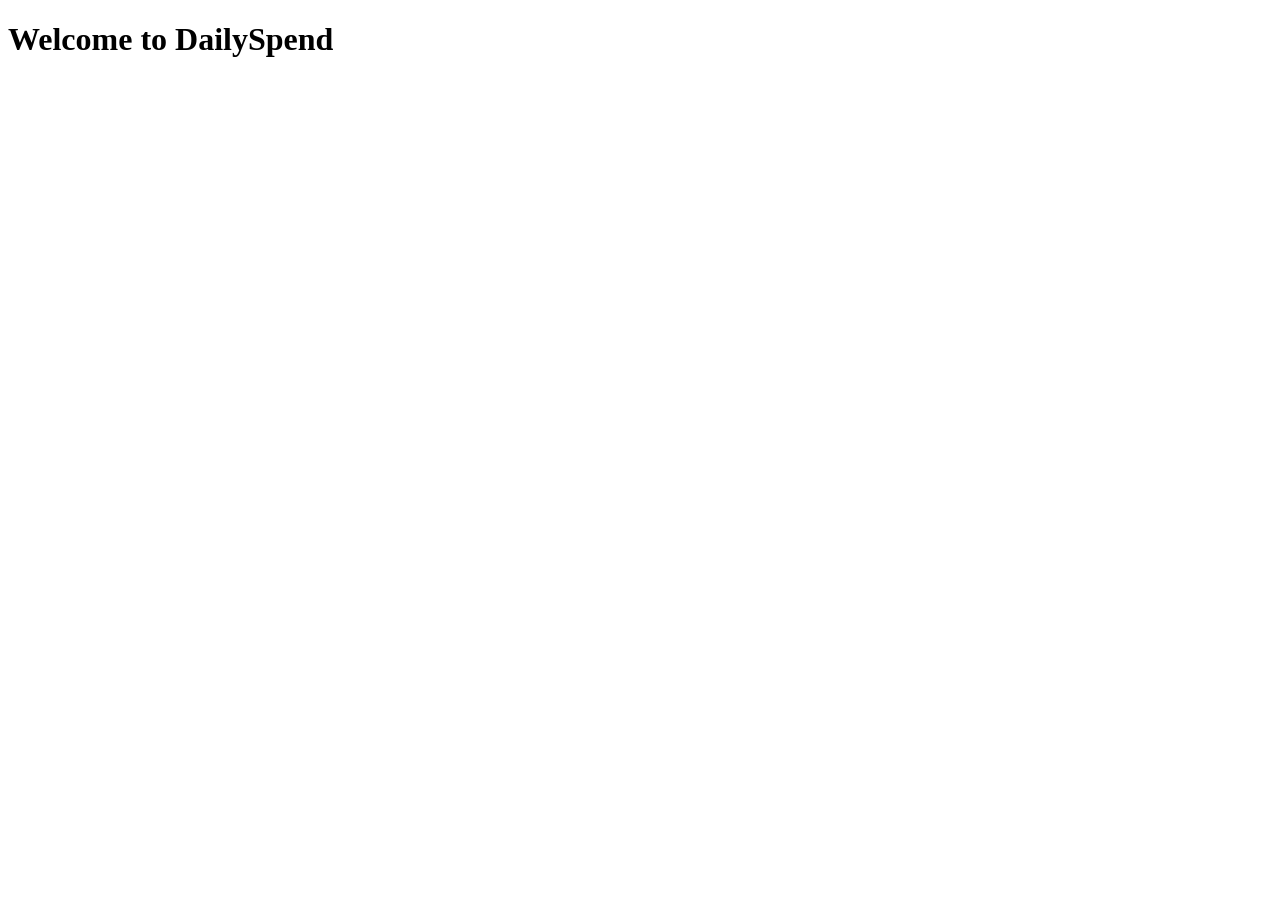
==== index.html @ 5f33de3c "First commit - Expense Tracker project structure" ====
<!DOCTYPE html>
<html lang="en">
<head>
    <meta charset="UTF-8">
    <meta name="viewport" content="width=device-width, initial-scale=1.0">
    <title>Dashboard - DailySpend</title>

    <link rel="stylesheet" href="css/style.css">
</head>
<body>
    <h1>Welcome to DailySpend</h1>

    <script src="js/dashboard.js"></script>
</body>
</html>
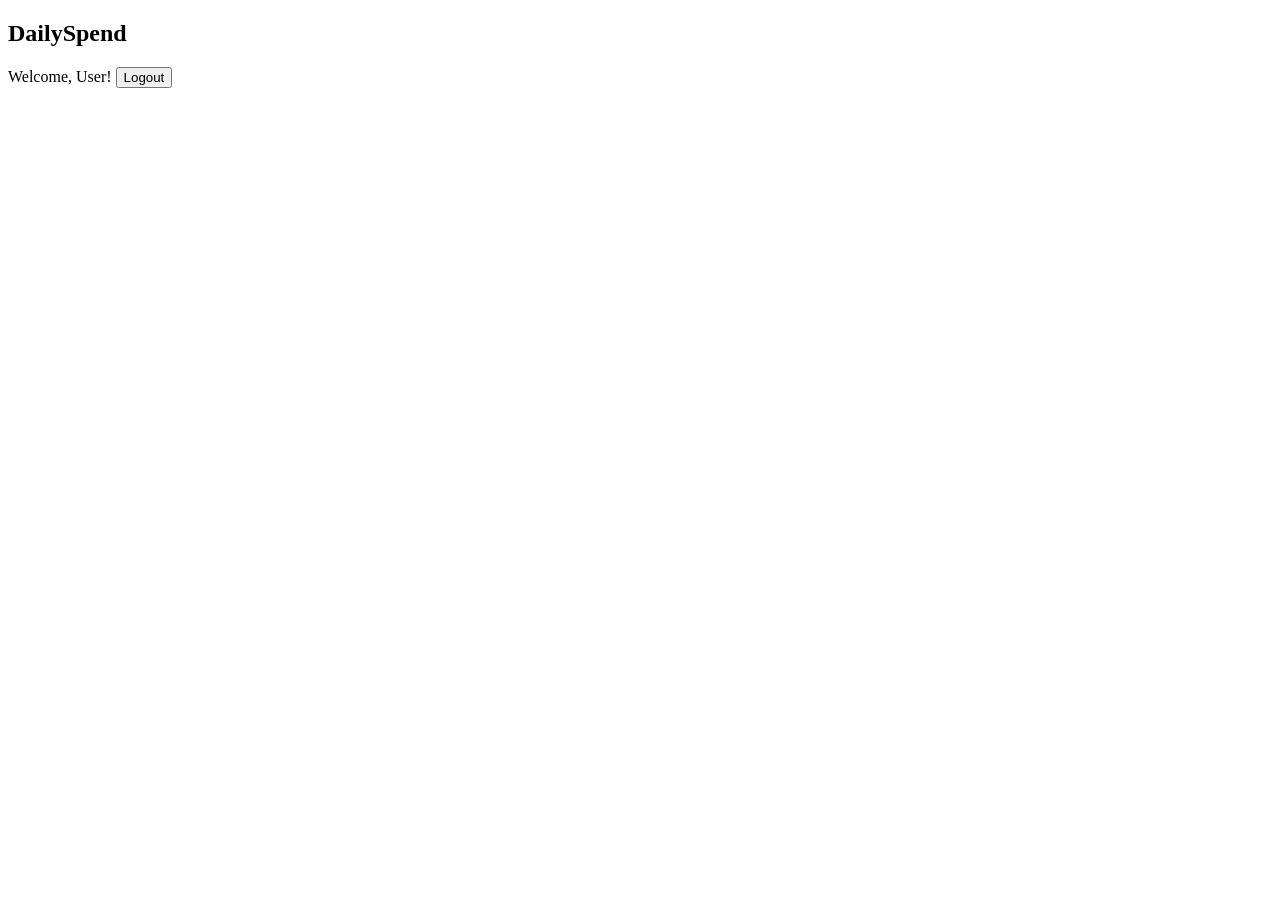
==== commit f8a55870: "Create dashboard layout" ====
--- a/index.html
+++ b/index.html
@@ -7,8 +7,48 @@
 
     <link rel="stylesheet" href="css/style.css">
 </head>
-<body>
-    <h1>Welcome to DailySpend</h1>
+<body> 
+    <!-- Header Section -->
+    <header class="app-header">
+        <div class="header-container">
+            <div class="brand">
+                <h2>DailySpend</h2> <!--Logo/Title-->
+            </div>
+            <div class="user-nav">
+                <!--Placeholder for username-->
+                <span class="user-name" id="welcomeText">Welcome, User!</span>
+                <button id="logoutBtn" class="btn btn-logout">Logout</button>
+            </div>
+        </div>
+    </header>
+
+    <!--Main Section-->
+    <main class="dashboard-container">
+        <!--1. Statistics Summary Grid (3 Cards)-->
+        <section class="summary-grid">
+            <!-- Income Card -->
+            <div class="summary-card income">
+
+            </div>
+
+            <!-- Expense Card-->
+            <div class="summary-card expense">
+
+            </div>
+
+            <!-- Net Balance Card-->
+            <div class="summary-card balance">
+                
+            </div>
+        </section>
+
+        <!-- 2. Workspace Grid -->
+         <section class="dashboard-workspace">
+            
+         </section>
+
+    </main>
+
 
     <script src="js/dashboard.js"></script>
 </body>
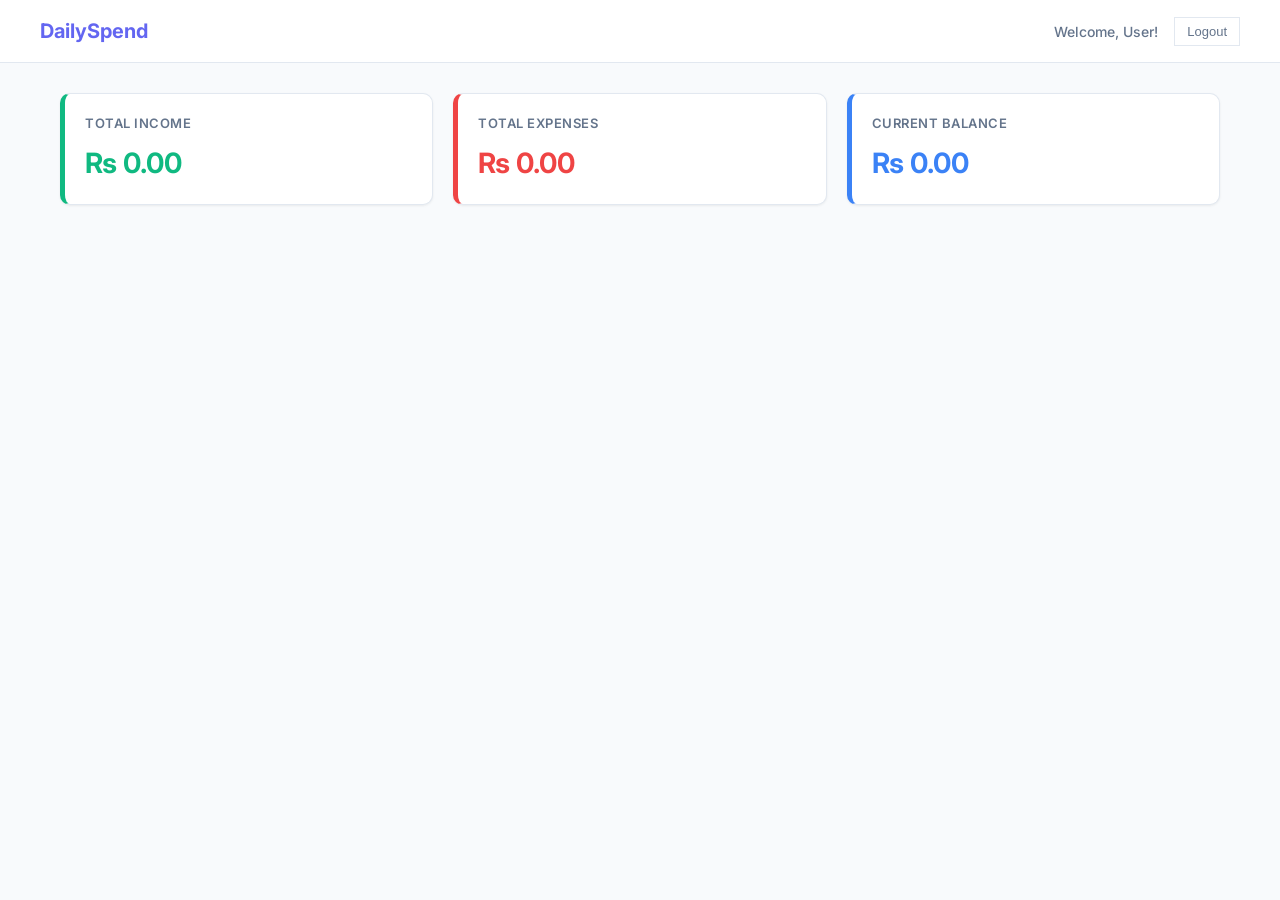
==== commit 70d2206d: "Add and Style Summary Cards" ====
--- a/index.html
+++ b/index.html
@@ -28,17 +28,20 @@
         <section class="summary-grid">
             <!-- Income Card -->
             <div class="summary-card income">
-
+                <span class="summary-label">Total Income</span>
+                <span class="summary-amount" id="totalIncome">&#8360; 0.00</span>
             </div>
 
             <!-- Expense Card-->
             <div class="summary-card expense">
-
+                <span class="summary-label">Total Expenses</span>
+                <span class="summary-amount" id="totalExpenses">&#8360; 0.00</span>
             </div>
 
             <!-- Net Balance Card-->
             <div class="summary-card balance">
-                
+                <span class="summary-label">Current Balance</span>
+                <span class="summary-amount" id="currentBalance">&#8360; 0.00</span>
             </div>
         </section>
 
--- a/css/style.css
+++ b/css/style.css
@@ -0,0 +1,161 @@
+@import url('https://fonts.googleapis.com/css2?family=Inter:wght@300;400;500;600;700&display=swap');
+
+/* Theme Variables (Colors, Spacing, and Shadows) */
+:root {
+  --primary: #6366f1;         /* Main Indigo Accent */
+  --primary-hover: #4f46e5;   /* Darker Indigo for Hover states */
+  --bg-color: #f8fafc;        /* Soft Slate gray background */
+  --card-bg: #ffffff;         /* Pure white for card backgrounds */
+  --text-main: #1e293b;       /* Dark slate for main body text */
+  --text-muted: #64748b;     /* Slate gray for secondary text/subtitles */
+  --border-color: #e2e8f0;    /* Light gray border color */
+  
+  /* Status Colors */
+  --income: #10b981;          /* Green color for income status */
+  --income-bg: #ecfdf5;       /* Light green background for income badge */
+  --expense: #ef4444;         /* Red/Rose color for expense status */
+  --expense-bg: #fef2f2;      /* Light red background for expense badge */
+  --balance: #3b82f6;         /* Blue color for general balance */
+  --balance-bg: #eff6ff;      /* Light blue background for balance badge */
+  
+  /* Layout settings */
+  --max-width: 1200px;
+  --transition: all 0.2s ease;
+  --shadow-sm: 0 1px 3px rgba(0, 0, 0, 0.05), 0 1px 2px rgba(0, 0, 0, 0.02);
+  --shadow-md: 0 4px 6px -1px rgba(0, 0, 0, 0.08), 0 2px 4px -1px rgba(0, 0, 0, 0.04);
+}
+
+/* 1. Base Reset Styles
+   ========================================================================== */
+* {
+  margin: 0;
+  padding: 0;
+  box-sizing: border-box; /* Ensures padding and borders are included in total width/height */
+}
+
+body {
+  font-family: 'Inter', -apple-system, BlinkMacSystemFont, "Segoe UI", Roboto, sans-serif;
+  background-color: var(--bg-color);
+  color: var(--text-main);
+  line-height: 1.5;
+  min-height: 100vh;
+}
+
+/* Dashboard Structure Layout
+   ========================================================================== */
+.app-header {
+  background-color: var(--card-bg);
+  border-bottom: 1px solid var(--border-color);
+  padding: 16px 24px;
+  position: sticky;
+  top: 0;
+  z-index: 100;
+}
+
+.header-container {
+  max-width: var(--max-width);
+  margin: 0 auto;
+  display: flex;
+  justify-content: space-between;
+  align-items: center;
+}
+
+.brand {
+  display: flex;
+  align-items: center;
+  gap: 8px;
+}
+
+.brand h2 {
+  font-size: 20px;
+  font-weight: 700;
+  color: var(--primary);
+}
+
+.user-nav {
+  display: flex;
+  align-items: center;
+  gap: 16px;
+}
+
+.user-name {
+  font-size: 14px;
+  font-weight: 500;
+  color: var(--text-muted);
+}
+
+.btn-logout {
+  width: auto;
+  background-color: transparent;
+  color: var(--text-muted);
+  border: 1px solid var(--border-color);
+  padding: 6px 12px;
+  font-size: 13px;
+  font-weight: 500;
+}
+
+.btn-logout:hover {
+  background-color: #f1f5f9;
+  color: var(--text-main);
+  border-color: #cbd5e1;
+}
+
+/* Main Dashboard Wrapper */
+.dashboard-container {
+  max-width: var(--max-width);
+  margin: 0 auto;
+  padding: 30px 20px;
+}
+
+.summary-grid {
+  display: grid;
+  grid-template-columns: repeat(3, 1fr); /* 3 Equal columns */
+  gap: 20px;
+  margin-bottom: 30px;
+}
+
+
+.summary-card {
+  background-color: var(--card-bg);
+  border: 1px solid var(--border-color);
+  border-radius: 10px;
+  padding: 20px;
+  box-shadow: var(--shadow-sm);
+  display: flex;
+  flex-direction: column;
+}
+
+.summary-label {
+  font-size: 13px;
+  font-weight: 600;
+  text-transform: uppercase;
+  letter-spacing: 0.5px;
+  color: var(--text-muted);
+  margin-bottom: 8px;
+}
+
+.summary-amount {
+  font-size: 28px;
+  font-weight: 700;
+}
+
+.summary-card.income {
+  border-left: 5px solid var(--income);
+}
+.summary-card.income .summary-amount {
+  color: var(--income);
+}
+
+.summary-card.expense {
+  border-left: 5px solid var(--expense);
+}
+.summary-card.expense .summary-amount {
+  color: var(--expense);
+}
+
+.summary-card.balance {
+  border-left: 5px solid var(--balance);
+}
+.summary-card.balance .summary-amount {
+  color: var(--balance);
+}
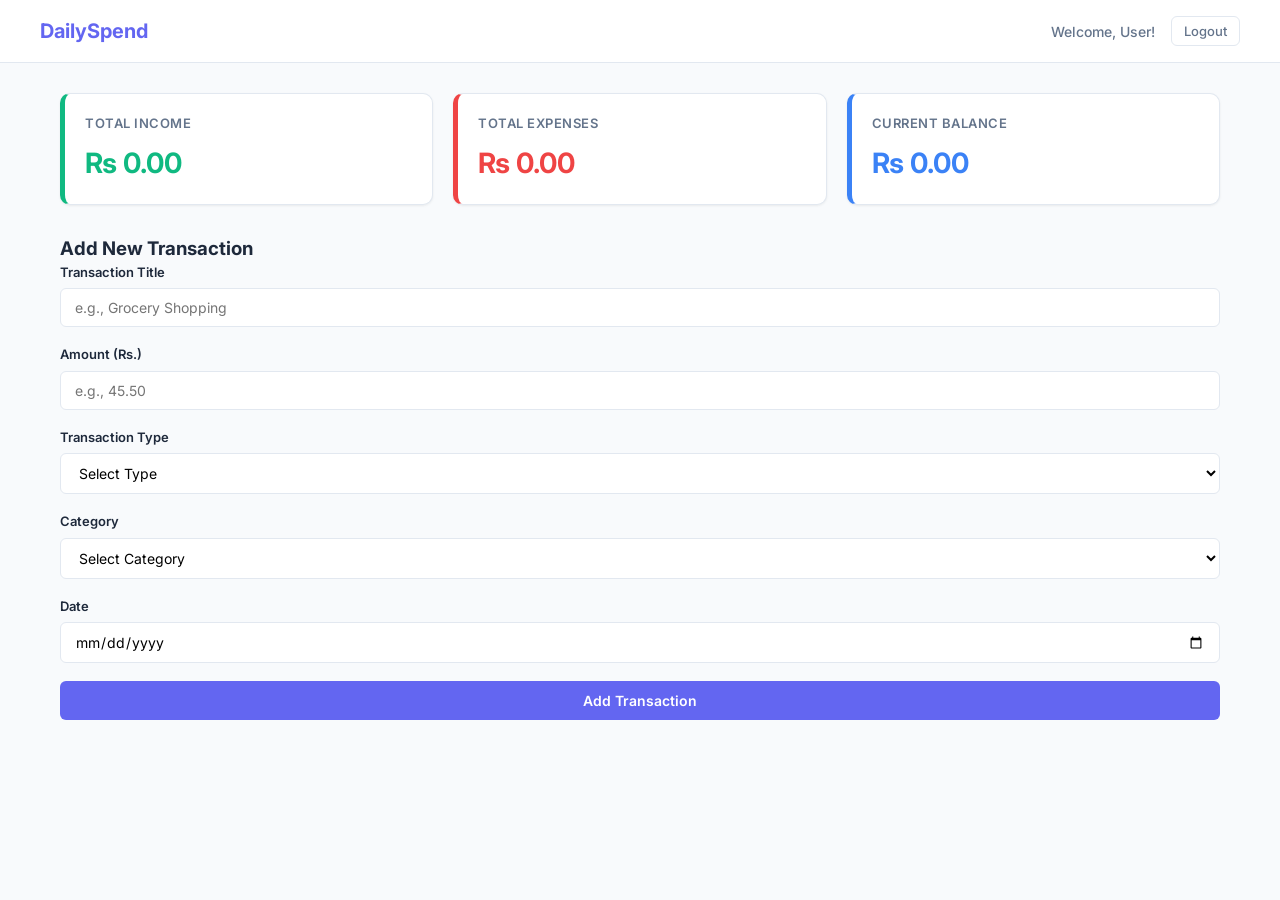
==== commit ad7d5b24: "Add Transaction form" ====
--- a/index.html
+++ b/index.html
@@ -46,9 +46,71 @@
         </section>
 
         <!-- 2. Workspace Grid -->
-         <section class="dashboard-workspace">
-            
-         </section>
+        <section class="dashboard-workspace">
+
+            <!-- LEFT COLUMN: Form to Add/Edit Transactions -->
+            <div class="card">
+                <h3 class="card-title" id="formTitle">Add New Transaction</h3>
+
+                <form id="transactionForm">
+
+                    <!-- Hidden Input to track if we are Editing an existing transaction -->
+                    <input type="hidden" id="editingId" value="">
+
+                    <!-- Transaction Title -->
+                    <div class="form-group">
+                        <label for="transTitle">Transaction Title</label>
+                        <input type="text" id="transTitle" class="form-control" placeholder="e.g., Grocery Shopping" required>
+                    </div>
+
+                    <!-- Transaction Amount -->
+                    <div class="form-group">
+                        <label for="transAmount">Amount (Rs.)</label>
+                        <input type="number" id="transAmount" class="form-control" placeholder="e.g., 45.50" step="0.01" required>
+                    </div>
+
+                     <!-- Transaction Type (Income vs Expense) -->
+                    <div class="form-group">
+                        <label for="transType">Transaction Type</label>
+                        <select id="transType" class="form-control" required>
+                            <option value="" disabled selected>Select Type</option>
+                            <option value="income">Income</option>
+                            <option value="expense">Expense</option>
+                        </select>
+                    </div>
+
+                    <!-- Category -->
+                    <div class="form-group">
+                        <label for="transCategory">Category</label>
+                        <select id="transCategory" class="form-control" required>
+                            <option value="" disabled selected>Select Category</option>
+                            <option value="Salary">Salary</option>
+                            <option value="Food">Food</option>
+                            <option value="Rent">Rent</option>
+                            <option value="Entertainment">Entertainment</option>
+                            <option value="Utilities">Utilities</option>
+                            <option value="Other">Other</option>
+                        </select>
+                    </div>
+
+                    <!-- Date -->
+                    <div class="form-group">
+                        <label for="transDate">Date</label>
+                        <input type="date" id="transDate" class="form-control" required>
+                    </div>
+
+                    <!-- Action Buttons (Add/Save and Cancel) -->
+                    <div class="form-actions">
+                        <button type="submit" id="submitBtn" class="btn btn-primary">Add Transaction</button>
+                        <!-- Cancel edit button (hidden by default, displayed only when editing) -->
+                        <button type="button" id="cancelBtn" class="btn btn-secondary" style="display: none;">Cancel</button>
+                    </div>
+
+                </form>
+            </div>
+
+            <!-- RIGHT COLUMN: Filters and Transaction History -->
+        </section>
 
     </main>
 
--- a/css/style.css
+++ b/css/style.css
@@ -41,8 +41,164 @@
   min-height: 100vh;
 }
 
-/* Dashboard Structure Layout
-   ========================================================================== */
+/* 2. Auth Page Styles (Login & Registration)
+  ========================================================================== */
+.auth-wrapper {
+  display: flex;
+  justify-content: center;
+  align-items: center;
+  min-height: 100vh;
+  padding: 20px;
+}
+
+.auth-card {
+  background-color: var(--card-bg);
+  border: 1px solid var(--border-color);
+  border-radius: 12px;
+  padding: 40px 30px;
+  width: 100%;
+  max-width: 420px;
+  box-shadow: var(--shadow-md);
+}
+
+.auth-header {
+  text-align: center;
+  margin-bottom: 24px;
+}
+
+.auth-header h1 {
+  font-size: 28px;
+  font-weight: 700;
+  color: var(--primary);
+  margin-bottom: 6px;
+}
+
+.auth-header p {
+  color: var(--text-muted);
+  font-size: 14px;
+}
+
+.auth-footer {
+  text-align: center;
+  margin-top: 24px;
+  font-size: 14px;
+  color: var(--text-muted);
+}
+
+.auth-footer a {
+  color: var(--primary);
+  text-decoration: none;
+  font-weight: 500;
+}
+
+.auth-footer a:hover {
+  text-decoration: underline;
+}
+
+/* Alert Notification Styles */
+.alert {
+  padding: 10px 14px;
+  border-radius: 6px;
+  margin-bottom: 20px;
+  font-size: 14px;
+  display: none; /* Hidden by default, toggled via JS */
+}
+
+.alert-danger {
+  background-color: var(--expense-bg);
+  color: var(--expense);
+  border: 1px solid rgba(239, 68, 68, 0.2);
+}
+
+.alert-success {
+  background-color: var(--income-bg);
+  color: var(--income);
+  border: 1px solid rgba(16, 185, 129, 0.2);
+}
+
+/* 3. Form Control Styles
+  ========================================================================== */
+.form-group {
+  margin-bottom: 18px;
+}
+
+.form-group label {
+  display: block;
+  font-size: 13px;
+  font-weight: 600;
+  color: var(--text-main);
+  margin-bottom: 6px;
+}
+
+.form-control {
+  width: 100%;
+  padding: 10px 14px;
+  font-family: inherit;
+  font-size: 14px;
+  border: 1px solid var(--border-color);
+  border-radius: 6px;
+  background-color: #ffffff;
+  outline: none;
+  transition: var(--transition);
+}
+
+.form-control:focus {
+  border-color: var(--primary);
+  box-shadow: 0 0 0 3px rgba(99, 102, 241, 0.15); /* Light glowing focus ring */
+}
+
+.btn {
+  display: inline-flex;
+  justify-content: center;
+  align-items: center;
+  width: 100%;
+  padding: 11px 16px;
+  font-family: inherit;
+  font-size: 14px;
+  font-weight: 600;
+  border-radius: 6px;
+  border: none;
+  cursor: pointer;
+  transition: var(--transition);
+}
+
+.btn-primary {
+  background-color: var(--primary);
+  color: #ffffff;
+}
+
+.btn-primary:hover {
+  background-color: var(--primary-hover);
+}
+
+.btn-danger {
+  background-color: var(--expense);
+  color: #ffffff;
+}
+
+.btn-danger:hover {
+  background-color: #dc2626;
+}
+
+.btn-secondary {
+  background-color: #e2e8f0;
+  color: var(--text-main);
+}
+
+.btn-secondary:hover {
+  background-color: #cbd5e1;
+}
+
+/* Inline action buttons */
+.btn-sm {
+  width: auto;
+  padding: 6px 12px;
+  font-size: 12px;
+  border-radius: 4px;
+}
+
+/* 4. Dashboard Structure Layout
+  ========================================================================== */
 .app-header {
   background-color: var(--card-bg);
   border-bottom: 1px solid var(--border-color);
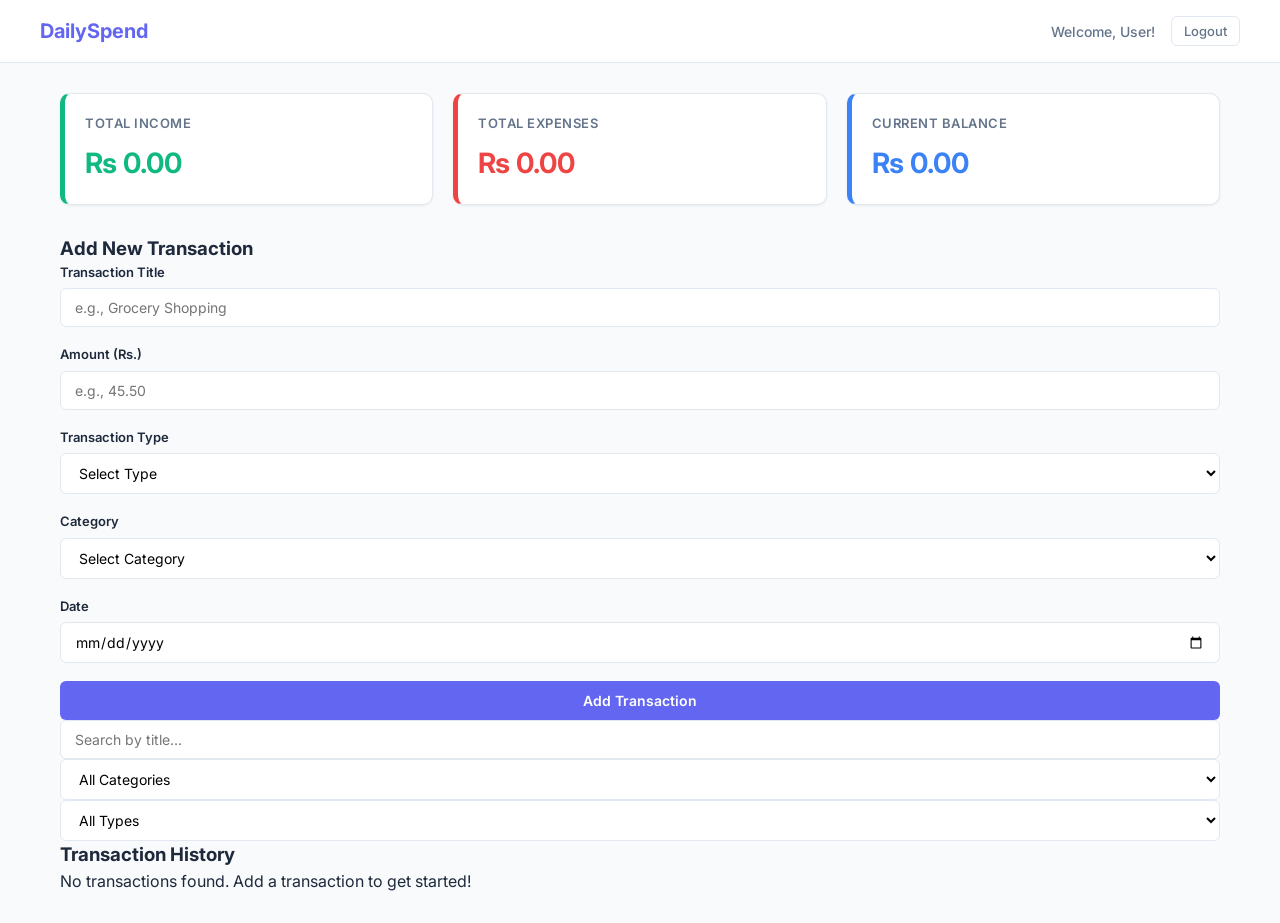
==== commit 5fd18057: "Add Filters and Transaction History" ====
--- a/index.html
+++ b/index.html
@@ -110,11 +110,51 @@
             </div>
 
             <!-- RIGHT COLUMN: Filters and Transaction History -->
+            <div>
+
+                <!-- Filters bar: Search input and filter dropdowns -->
+                <div class="filter-bar">
+                    <!-- Text Search Filter -->
+                    <input type="text" id="searchVal" class="form-control" placeholder="Search by title...">
+                    
+                    <!-- Category Filter -->
+                    <select id="filterCategory" class="form-control">
+                        <option value="all">All Categories</option>
+                        <option value="Salary">Salary</option>
+                        <option value="Food">Food</option>
+                        <option value="Rent">Rent</option>
+                        <option value="Entertainment">Entertainment</option>
+                        <option value="Utilities">Utilities</option>
+                        <option value="Other">Other</option>
+                    </select>
+
+                    <!-- Type Filter -->
+                    <select id="filterType" class="form-control">
+                        <option value="all">All Types</option>
+                        <option value="income">Income</option>
+                        <option value="expense">Expense</option>
+                    </select>
+                </div>
+
+                <!-- Transactions Container -->
+                <div class="card">
+                    <h3 class="card-title">Transaction History</h3>
+
+                    <!-- This div is populated dynamically by dashboard.js -->
+                    <div id="transactionList" class="transactions-wrapper">
+                        <!-- Dynamic transactions go here, or the empty state placeholder below -->
+                        <div class="empty-state" id="emptyState">
+                            No transactions found. Add a transaction to get started!
+                        </div>
+                    </div>
+
+                </div>
+
+            </div>
         </section>
-
     </main>
 
-
+    <!-- Link to Dashboard JavaScript Logic -->
     <script src="js/dashboard.js"></script>
 </body>
 </html>
